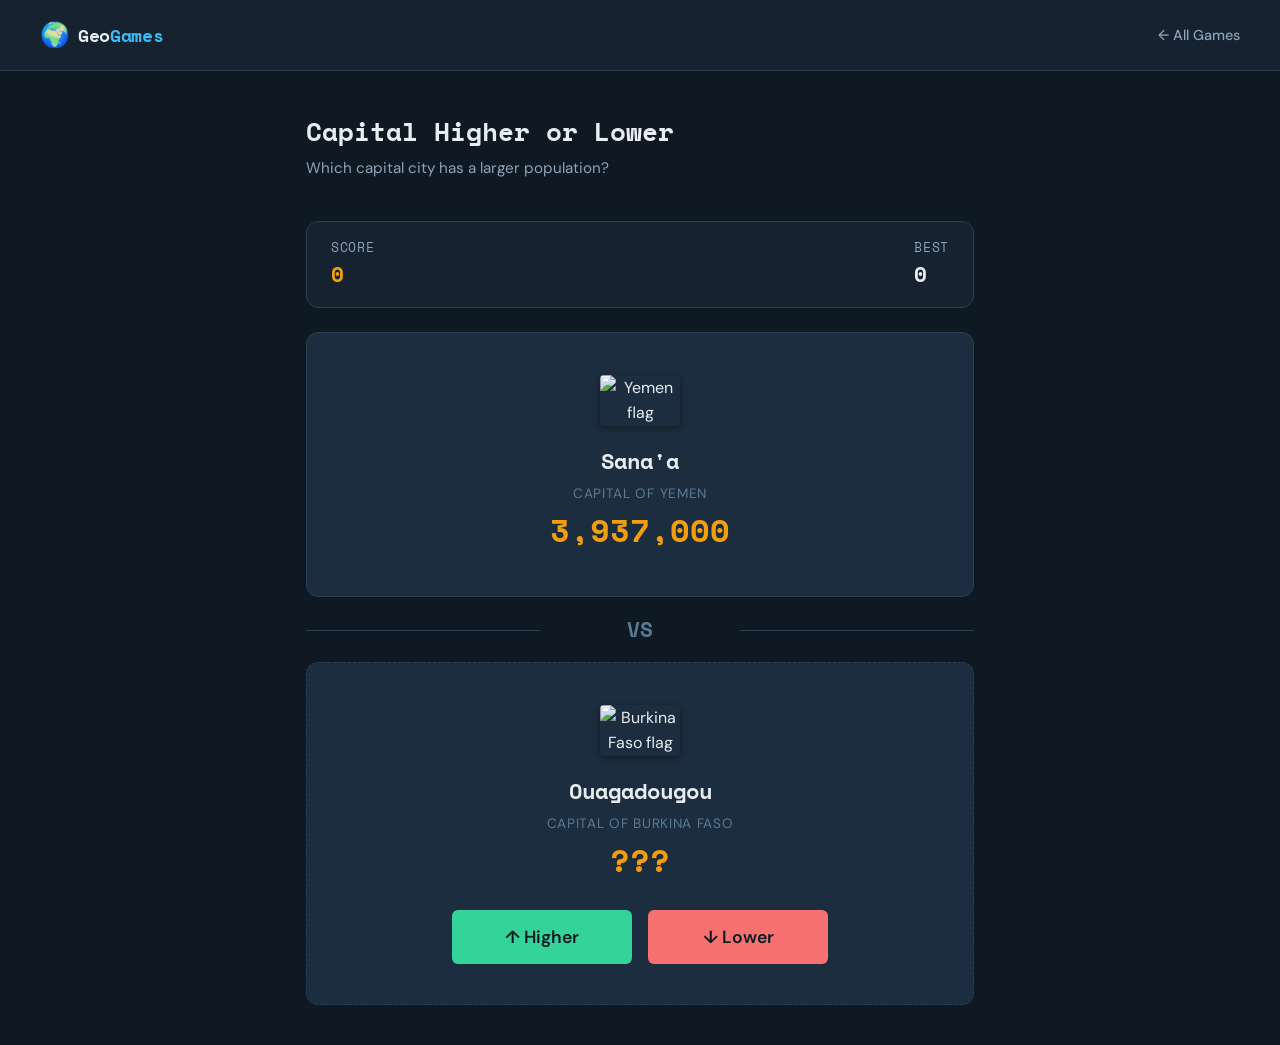
==== games/capital-higher-lower/index.html @ 753efe4e "added new higher lower game" ====
<!DOCTYPE html>
<html lang="en">
<head>
  <meta charset="UTF-8">
  <meta name="viewport" content="width=device-width, initial-scale=1.0">
  <meta name="description" content="Capital Higher or Lower — guess which capital city has a bigger population.">
  <title>Capital Higher or Lower — GeoGames</title>
  <link rel="stylesheet" href="/css/global.css">
  <link rel="stylesheet" href="style.css">
</head>
<body>

  <header class="site-header">
    <a href="/" class="site-logo">
      <span class="logo-icon">🌍</span>
      <span class="logo-text">Geo<span>Games</span></span>
    </a>
    <nav>
      <ul class="site-nav">
        <li><a href="/">← All Games</a></li>
      </ul>
    </nav>
  </header>

  <div class="game-container">
    <h1 class="game-title">Capital Higher or Lower</h1>
    <p class="game-subtitle">Which capital city has a larger population?</p>

    <!-- Score bar -->
    <div class="score-bar">
      <div>
        <div class="label">Score</div>
        <div class="value streak" id="score">0</div>
      </div>
      <div>
        <div class="label">Best</div>
        <div class="value" id="best">0</div>
      </div>
    </div>

    <!-- Game area -->
    <div id="game-area">
      <!-- Known capital -->
      <div class="country-display" id="country-known">
        <div class="flag" id="flag-known"></div>
        <div class="country-name" id="capital-known"></div>
        <div class="stat-label">CAPITAL OF <span id="nation-known"></span></div>
        <div class="country-stat" id="pop-known"></div>
      </div>

      <!-- VS divider -->
      <div class="vs-divider">VS</div>

      <!-- Unknown capital -->
      <div class="country-display mystery" id="country-unknown">
        <div class="flag" id="flag-unknown"></div>
        <div class="country-name" id="capital-unknown"></div>
        <div class="stat-label">CAPITAL OF <span id="nation-unknown"></span></div>
        <div class="country-stat" id="pop-unknown">???</div>

        <div class="btn-row" id="btn-row">
          <button class="btn btn-higher" onclick="guess('higher')">↑ Higher</button>
          <button class="btn btn-lower" onclick="guess('lower')">↓ Lower</button>
        </div>
      </div>
    </div>

    <!-- Game over -->
    <div id="game-over" class="game-over" style="display:none;">
      <div class="final-label">FINAL SCORE</div>
      <div class="final-score" id="final-score">0</div>
      <div style="margin-top: var(--space-lg);">
        <button class="btn btn-primary" onclick="startGame()">Play Again</button>
        <button class="btn share-btn" onclick="shareScore()">Share Score</button>
      </div>
    </div>
  </div>

  <script src="/js/shared.js"></script>
  <script src="game.js"></script>
</body>
</html>
---- css/global.css ----
/* ============================================
   GeoGames — Global Styles
   ============================================ */

@import url('https://fonts.googleapis.com/css2?family=DM+Sans:ital,wght@0,400;0,500;0,700&family=Space+Mono:wght@400;700&display=swap');

:root {
  /* Color palette — earthy/cartographic */
  --bg-primary: #0f1923;
  --bg-secondary: #162230;
  --bg-card: #1c2d3f;
  --bg-card-hover: #243a50;
  --accent: #38bdf8;
  --accent-warm: #f59e0b;
  --accent-green: #34d399;
  --accent-red: #f87171;
  --text-primary: #e8edf2;
  --text-secondary: #8da3b8;
  --text-muted: #5a7a94;
  --border: #2a3f54;
  --shadow: rgba(0, 0, 0, 0.3);

  /* Typography */
  --font-body: 'DM Sans', sans-serif;
  --font-mono: 'Space Mono', monospace;

  /* Spacing */
  --space-xs: 0.25rem;
  --space-sm: 0.5rem;
  --space-md: 1rem;
  --space-lg: 1.5rem;
  --space-xl: 2.5rem;
  --space-2xl: 4rem;

  /* Borders */
  --radius-sm: 6px;
  --radius-md: 12px;
  --radius-lg: 20px;
}

/* Reset */
*, *::before, *::after {
  box-sizing: border-box;
  margin: 0;
  padding: 0;
}

body {
  font-family: var(--font-body);
  background: var(--bg-primary);
  color: var(--text-primary);
  line-height: 1.6;
  min-height: 100vh;
  -webkit-font-smoothing: antialiased;
}

/* ---- Site header ---- */
.site-header {
  display: flex;
  align-items: center;
  justify-content: space-between;
  padding: var(--space-md) var(--space-xl);
  border-bottom: 1px solid var(--border);
  background: var(--bg-secondary);
  position: sticky;
  top: 0;
  z-index: 100;
}

.site-logo {
  display: flex;
  align-items: center;
  gap: var(--space-sm);
  text-decoration: none;
  color: var(--text-primary);
}

.site-logo .logo-icon {
  font-size: 1.5rem;
}

.site-logo .logo-text {
  font-family: var(--font-mono);
  font-weight: 700;
  font-size: 1.1rem;
  letter-spacing: -0.02em;
}

.site-logo .logo-text span {
  color: var(--accent);
}

.site-nav {
  display: flex;
  gap: var(--space-lg);
  list-style: none;
}

.site-nav a {
  color: var(--text-secondary);
  text-decoration: none;
  font-size: 0.9rem;
  font-weight: 500;
  transition: color 0.2s;
}

.site-nav a:hover,
.site-nav a.active {
  color: var(--accent);
}

/* ---- Main container ---- */
.container {
  max-width: 1100px;
  margin: 0 auto;
  padding: var(--space-xl);
}

/* ---- Game card grid (hub page) ---- */
.game-grid {
  display: grid;
  grid-template-columns: repeat(auto-fill, minmax(300px, 1fr));
  gap: var(--space-lg);
}

.game-card {
  background: var(--bg-card);
  border: 1px solid var(--border);
  border-radius: var(--radius-md);
  padding: var(--space-lg);
  text-decoration: none;
  color: var(--text-primary);
  transition: transform 0.2s, background 0.2s, border-color 0.2s;
  display: flex;
  flex-direction: column;
  gap: var(--space-sm);
}

.game-card:hover {
  transform: translateY(-4px);
  background: var(--bg-card-hover);
  border-color: var(--accent);
}

.game-card .card-emoji {
  font-size: 2.2rem;
  margin-bottom: var(--space-xs);
}

.game-card .card-title {
  font-family: var(--font-mono);
  font-weight: 700;
  font-size: 1.15rem;
}

.game-card .card-desc {
  color: var(--text-secondary);
  font-size: 0.9rem;
  line-height: 1.5;
}

.game-card .card-tag {
  display: inline-block;
  margin-top: auto;
  padding: var(--space-xs) var(--space-sm);
  background: rgba(56, 189, 248, 0.1);
  color: var(--accent);
  border-radius: var(--radius-sm);
  font-family: var(--font-mono);
  font-size: 0.75rem;
  font-weight: 700;
  width: fit-content;
}

/* ---- Shared game UI elements ---- */
.game-container {
  max-width: 700px;
  margin: 0 auto;
  padding: var(--space-xl) var(--space-md);
}

.game-title {
  font-family: var(--font-mono);
  font-size: 1.6rem;
  font-weight: 700;
  margin-bottom: var(--space-xs);
}

.game-subtitle {
  color: var(--text-secondary);
  font-size: 0.95rem;
  margin-bottom: var(--space-xl);
}

.score-bar {
  display: flex;
  align-items: center;
  justify-content: space-between;
  background: var(--bg-secondary);
  border: 1px solid var(--border);
  border-radius: var(--radius-md);
  padding: var(--space-md) var(--space-lg);
  margin-bottom: var(--space-lg);
  font-family: var(--font-mono);
}

.score-bar .label {
  color: var(--text-secondary);
  font-size: 0.8rem;
  text-transform: uppercase;
  letter-spacing: 0.05em;
}

.score-bar .value {
  font-size: 1.3rem;
  font-weight: 700;
}

.score-bar .value.correct { color: var(--accent-green); }
.score-bar .value.wrong { color: var(--accent-red); }
.score-bar .value.streak { color: var(--accent-warm); }

/* Buttons */
.btn {
  display: inline-flex;
  align-items: center;
  justify-content: center;
  gap: var(--space-sm);
  padding: var(--space-md) var(--space-lg);
  border: none;
  border-radius: var(--radius-sm);
  font-family: var(--font-body);
  font-size: 1rem;
  font-weight: 600;
  cursor: pointer;
  transition: background 0.2s, transform 0.1s;
}

.btn:active { transform: scale(0.97); }

.btn-primary {
  background: var(--accent);
  color: var(--bg-primary);
}

.btn-primary:hover { background: #5dcbfc; }

.btn-higher {
  background: var(--accent-green);
  color: var(--bg-primary);
}

.btn-lower {
  background: var(--accent-red);
  color: var(--bg-primary);
}

.btn-outline {
  background: transparent;
  border: 1px solid var(--border);
  color: var(--text-primary);
}

.btn-outline:hover {
  border-color: var(--accent);
  color: var(--accent);
}

/* Country display card */
.country-display {
  background: var(--bg-card);
  border: 1px solid var(--border);
  border-radius: var(--radius-md);
  padding: var(--space-xl);
  text-align: center;
}

.country-display .flag {
  margin-bottom: var(--space-md);
  min-height: 54px;
  display: flex;
  align-items: center;
  justify-content: center;
}

.flag-img {
  width: 80px;
  height: auto;
  border-radius: 4px;
  box-shadow: 0 2px 6px rgba(0,0,0,0.4);
}

.country-display .country-name {
  font-family: var(--font-mono);
  font-size: 1.4rem;
  font-weight: 700;
  margin-bottom: var(--space-xs);
}

.country-display .country-stat {
  font-size: 2rem;
  font-weight: 700;
  color: var(--accent-warm);
  font-family: var(--font-mono);
}

.country-display .stat-label {
  color: var(--text-muted);
  font-size: 0.85rem;
  text-transform: uppercase;
  letter-spacing: 0.05em;
}

/* Result flash */
.result-flash {
  position: fixed;
  top: 50%;
  left: 50%;
  transform: translate(-50%, -50%) scale(0);
  font-family: var(--font-mono);
  font-size: 3rem;
  font-weight: 700;
  pointer-events: none;
  z-index: 200;
  animation: flashIn 0.6s ease forwards;
}

.result-flash.correct { color: var(--accent-green); }
.result-flash.wrong { color: var(--accent-red); }

@keyframes flashIn {
  0% { transform: translate(-50%, -50%) scale(0); opacity: 0; }
  50% { transform: translate(-50%, -50%) scale(1.2); opacity: 1; }
  100% { transform: translate(-50%, -50%) scale(1); opacity: 0; }
}

/* Game over overlay */
.game-over {
  text-align: center;
  padding: var(--space-2xl) var(--space-lg);
}

.game-over .final-score {
  font-family: var(--font-mono);
  font-size: 4rem;
  font-weight: 700;
  color: var(--accent);
}

.game-over .final-label {
  color: var(--text-secondary);
  margin-bottom: var(--space-lg);
}

.game-over .btn {
  margin: var(--space-sm);
}

/* Share button */
.share-btn {
  background: #1da1f2;
  color: white;
}

/* Footer */
.site-footer {
  text-align: center;
  padding: var(--space-xl);
  color: var(--text-muted);
  font-size: 0.8rem;
  border-top: 1px solid var(--border);
  margin-top: var(--space-2xl);
}

/* ---- Responsive ---- */
@media (max-width: 640px) {
  .site-header {
    flex-direction: column;
    gap: var(--space-sm);
    padding: var(--space-md);
  }

  .container {
    padding: var(--space-md);
  }

  .game-grid {
    grid-template-columns: 1fr;
  }

  .game-container {
    padding: var(--space-lg) var(--space-md);
  }
}
---- games/capital-higher-lower/style.css ----
/* Higher or Lower — Game Styles */

.vs-divider {
  text-align: center;
  font-family: var(--font-mono);
  font-weight: 700;
  font-size: 1.3rem;
  color: var(--text-muted);
  padding: var(--space-md) 0;
  position: relative;
}

.vs-divider::before,
.vs-divider::after {
  content: '';
  position: absolute;
  top: 50%;
  width: 35%;
  height: 1px;
  background: var(--border);
}

.vs-divider::before { left: 0; }
.vs-divider::after { right: 0; }

.mystery {
  border-style: dashed;
}

.btn-row {
  display: flex;
  gap: var(--space-md);
  margin-top: var(--space-lg);
  justify-content: center;
}

.btn-row .btn {
  flex: 1;
  max-width: 180px;
  font-size: 1.1rem;
  padding: var(--space-md) var(--space-xl);
}

/* Reveal animation */
.country-display.reveal .country-stat {
  animation: countReveal 0.5s ease forwards;
}

@keyframes countReveal {
  from { opacity: 0; transform: scale(0.5); }
  to { opacity: 1; transform: scale(1); }
}

.country-display.correct-reveal {
  border-color: var(--accent-green);
}

.country-display.wrong-reveal {
  border-color: var(--accent-red);
}
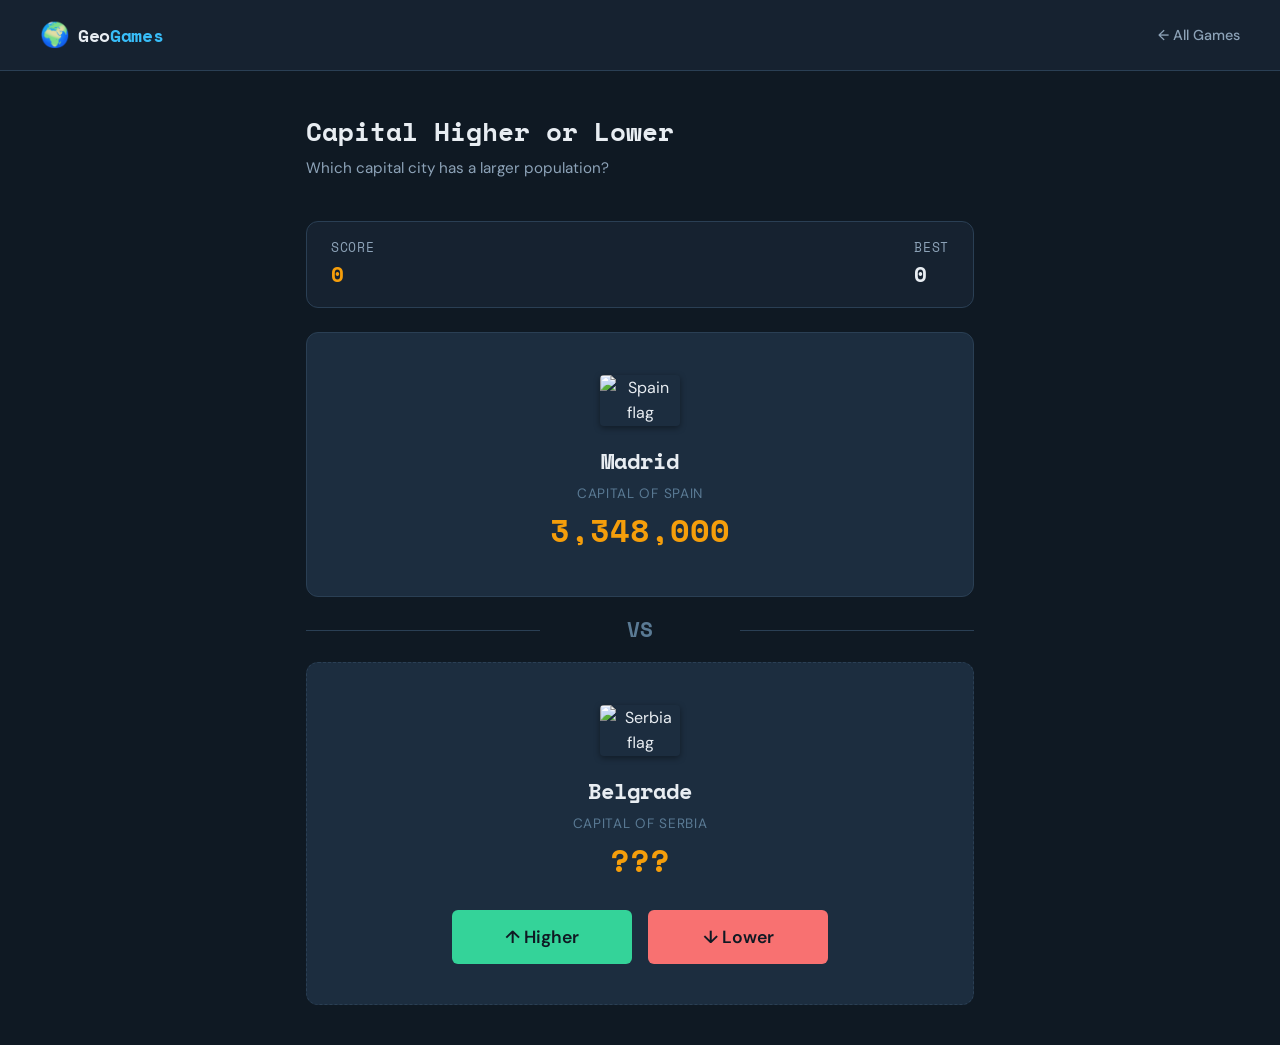
==== commit bfc6ba6e: "overhaul of seo stuff" ====
--- a/games/capital-higher-lower/index.html
+++ b/games/capital-higher-lower/index.html
@@ -3,10 +3,42 @@
 <head>
   <meta charset="UTF-8">
   <meta name="viewport" content="width=device-width, initial-scale=1.0">
-  <meta name="description" content="Capital Higher or Lower — guess which capital city has a bigger population.">
-  <title>Capital Higher or Lower — GeoGames</title>
+  <title>Capital Cities Population Quiz</title>
+  <meta name="description" content="Which capital city has a bigger population? Guess higher or lower and build a streak in this capital cities geography quiz.">
+  <link rel="canonical" href="https://BASE_URL/games/capital-higher-lower/">
+
+  <!-- Open Graph -->
+  <meta property="og:type" content="website">
+  <meta property="og:url" content="https://BASE_URL/games/capital-higher-lower/">
+  <meta property="og:title" content="Capital Cities Population Quiz">
+  <meta property="og:description" content="Which capital city has a bigger population? Guess higher or lower and build a streak in this capital cities geography quiz.">
+  <meta property="og:image" content="https://BASE_URL/assets/images/og-capital-higher-lower.png">
+
+  <!-- Twitter Card -->
+  <meta name="twitter:card" content="summary_large_image">
+  <meta name="twitter:title" content="Capital Cities Population Quiz">
+  <meta name="twitter:description" content="Which capital city has a bigger population? Guess higher or lower and build a streak in this capital cities geography quiz.">
+  <meta name="twitter:image" content="https://BASE_URL/assets/images/og-capital-higher-lower.png">
+
   <link rel="stylesheet" href="/css/global.css">
   <link rel="stylesheet" href="style.css">
+
+  <script type="application/ld+json">
+  {
+    "@context": "https://schema.org",
+    "@type": "WebApplication",
+    "name": "Capital Cities Population Quiz",
+    "url": "https://BASE_URL/games/capital-higher-lower/",
+    "description": "Which capital city has a bigger population? Guess higher or lower and build a streak.",
+    "applicationCategory": "Game",
+    "operatingSystem": "Any",
+    "offers": {
+      "@type": "Offer",
+      "price": "0",
+      "priceCurrency": "USD"
+    }
+  }
+  </script>
 </head>
 <body>
 
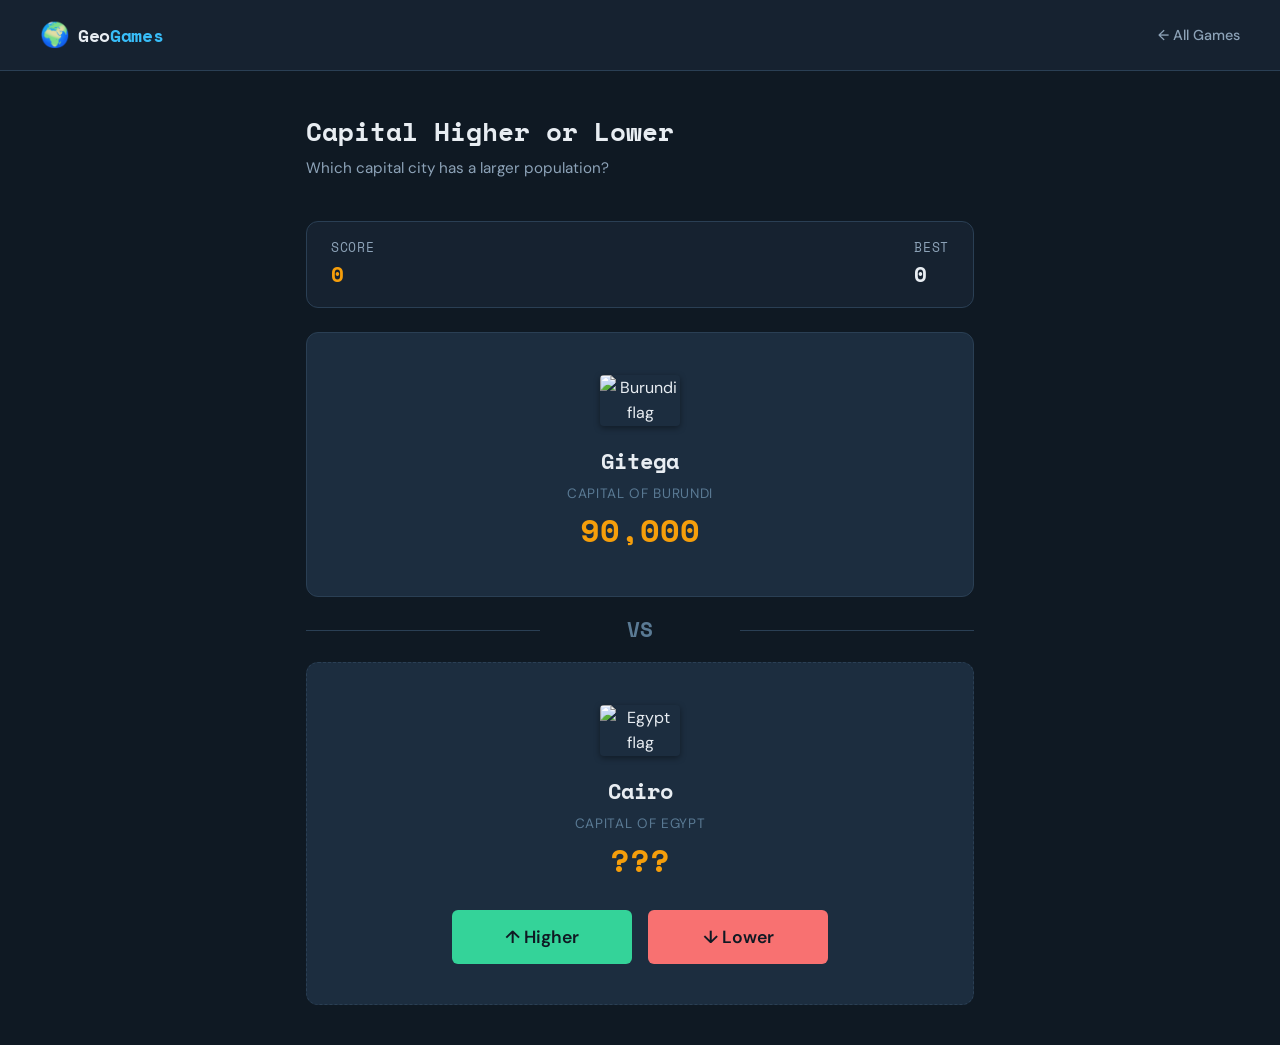
==== commit 8b00ef27: "added pngs for smth" ====
--- a/games/capital-higher-lower/index.html
+++ b/games/capital-higher-lower/index.html
@@ -5,20 +5,20 @@
   <meta name="viewport" content="width=device-width, initial-scale=1.0">
   <title>Capital Cities Population Quiz</title>
   <meta name="description" content="Which capital city has a bigger population? Guess higher or lower and build a streak in this capital cities geography quiz.">
-  <link rel="canonical" href="https://BASE_URL/games/capital-higher-lower/">
+  <link rel="canonical" href="https://geo-games-project-1.vercel.app/games/capital-higher-lower/">
 
   <!-- Open Graph -->
   <meta property="og:type" content="website">
-  <meta property="og:url" content="https://BASE_URL/games/capital-higher-lower/">
+  <meta property="og:url" content="https://geo-games-project-1.vercel.app/games/capital-higher-lower/">
   <meta property="og:title" content="Capital Cities Population Quiz">
   <meta property="og:description" content="Which capital city has a bigger population? Guess higher or lower and build a streak in this capital cities geography quiz.">
-  <meta property="og:image" content="https://BASE_URL/assets/images/og-capital-higher-lower.png">
+  <meta property="og:image" content="https://geo-games-project-1.vercel.app/assets/images/og-capital-higher-lower.png">
 
   <!-- Twitter Card -->
   <meta name="twitter:card" content="summary_large_image">
   <meta name="twitter:title" content="Capital Cities Population Quiz">
   <meta name="twitter:description" content="Which capital city has a bigger population? Guess higher or lower and build a streak in this capital cities geography quiz.">
-  <meta name="twitter:image" content="https://BASE_URL/assets/images/og-capital-higher-lower.png">
+  <meta name="twitter:image" content="https://geo-games-project-1.vercel.app/assets/images/og-capital-higher-lower.png">
 
   <link rel="stylesheet" href="/css/global.css">
   <link rel="stylesheet" href="style.css">
@@ -28,7 +28,7 @@
     "@context": "https://schema.org",
     "@type": "WebApplication",
     "name": "Capital Cities Population Quiz",
-    "url": "https://BASE_URL/games/capital-higher-lower/",
+    "url": "https://geo-games-project-1.vercel.app/games/capital-higher-lower/",
     "description": "Which capital city has a bigger population? Guess higher or lower and build a streak.",
     "applicationCategory": "Game",
     "operatingSystem": "Any",
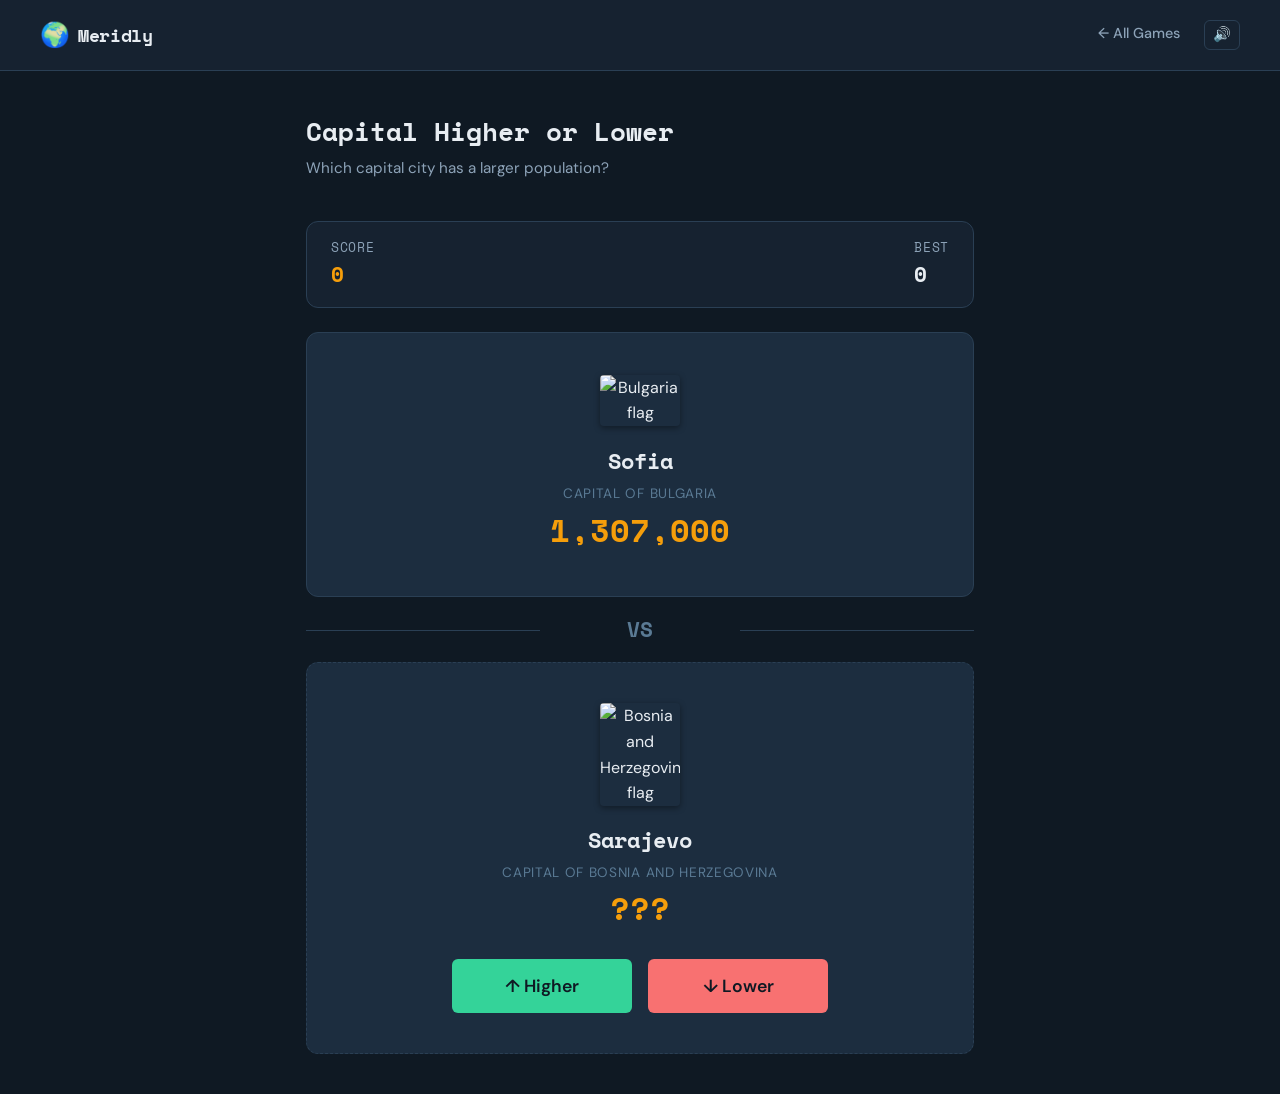
==== commit a40a3ceb: "changed from geogames to meridly" ====
--- a/games/capital-higher-lower/index.html
+++ b/games/capital-higher-lower/index.html
@@ -5,20 +5,20 @@
   <meta name="viewport" content="width=device-width, initial-scale=1.0">
   <title>Capital Cities Population Quiz</title>
   <meta name="description" content="Which capital city has a bigger population? Guess higher or lower and build a streak in this capital cities geography quiz.">
-  <link rel="canonical" href="https://geo-games-project-1.vercel.app/games/capital-higher-lower/">
+  <link rel="canonical" href="https://meridly.net/games/capital-higher-lower/">
 
   <!-- Open Graph -->
   <meta property="og:type" content="website">
-  <meta property="og:url" content="https://geo-games-project-1.vercel.app/games/capital-higher-lower/">
+  <meta property="og:url" content="https://meridly.net/games/capital-higher-lower/">
   <meta property="og:title" content="Capital Cities Population Quiz">
   <meta property="og:description" content="Which capital city has a bigger population? Guess higher or lower and build a streak in this capital cities geography quiz.">
-  <meta property="og:image" content="https://geo-games-project-1.vercel.app/assets/images/og-capital-higher-lower.png">
+  <meta property="og:image" content="https://meridly.net/assets/images/og-capital-population.png">
 
   <!-- Twitter Card -->
   <meta name="twitter:card" content="summary_large_image">
   <meta name="twitter:title" content="Capital Cities Population Quiz">
   <meta name="twitter:description" content="Which capital city has a bigger population? Guess higher or lower and build a streak in this capital cities geography quiz.">
-  <meta name="twitter:image" content="https://geo-games-project-1.vercel.app/assets/images/og-capital-higher-lower.png">
+  <meta name="twitter:image" content="https://meridly.net/assets/images/og-capital-population.png">
 
   <link rel="stylesheet" href="/css/global.css">
   <link rel="stylesheet" href="style.css">
@@ -28,7 +28,7 @@
     "@context": "https://schema.org",
     "@type": "WebApplication",
     "name": "Capital Cities Population Quiz",
-    "url": "https://geo-games-project-1.vercel.app/games/capital-higher-lower/",
+    "url": "https://meridly.net/games/capital-higher-lower/",
     "description": "Which capital city has a bigger population? Guess higher or lower and build a streak.",
     "applicationCategory": "Game",
     "operatingSystem": "Any",
@@ -45,7 +45,7 @@
   <header class="site-header">
     <a href="/" class="site-logo">
       <span class="logo-icon">🌍</span>
-      <span class="logo-text">Geo<span>Games</span></span>
+      <span class="logo-text">Meridly</span>
     </a>
     <nav>
       <ul class="site-nav">
